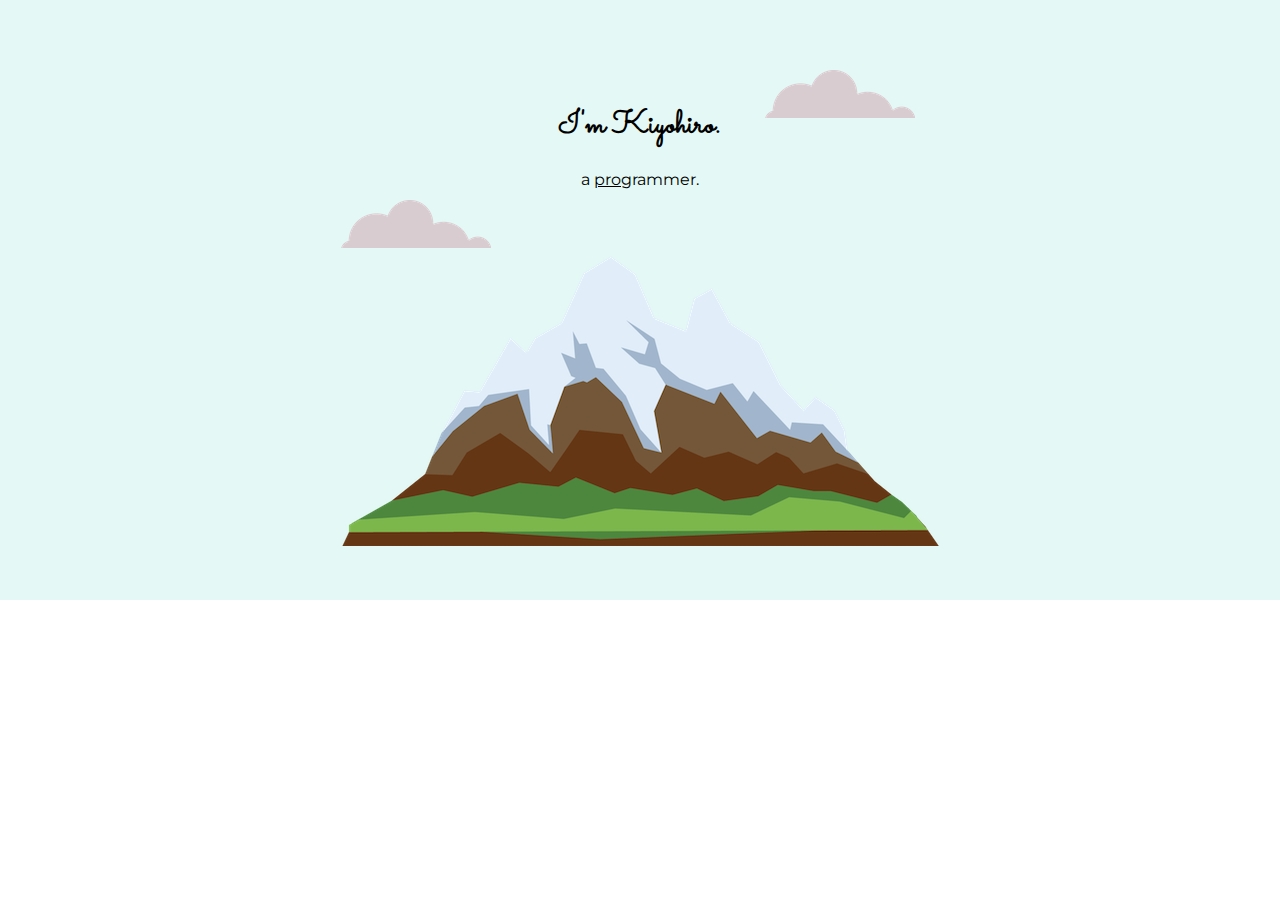
==== public/index.html @ 3d54a295 "create public folder and put index.html" ====
<!DOCTYPE html>
<html lang="en">
<head>
    <meta charset="utf-8">
    <title>Kiyohiro Kambayashi</title>
    <link rel="stylesheet" href="../css/styles.css">
    <link rel="icon" href="../Myicon1.ico">
    <link rel="preconnect" href="https://fonts.googleapis.com">
    <link rel="preconnect" href="https://fonts.gstatic.com" crossorigin>
    <link href="https://fonts.googleapis.com/css2?family=Dancing+Script&family=Montserrat&family=Playfair+Display:ital@1&family=Sacramento&display=swap" rel="stylesheet">
</head>
<body>
    <div class="top-container">
        <img class="top-cloud" src="../images/cloud.png" alt="cloud-img">
        <h1>I'm Kiyohiro.</h1>
        <p>a <span>pro</span>grammer.</p>
        <img class="bottom-cloud" src="../images/cloud.png" alt="cloud-img">
        <img src="../images/mountain.png" alt="mountain-img">
    </div>
</body>
</html>
---- css/styles.css ----
body {
  margin: 0;
  text-align: center;
  font-family: "Montserrat", sans-serif;
}
body .top-container {
  background-color: #e4f9f5;
  margin: 0;
  padding: 50px;
}
body .top-container h1 {
  margin-top: 0;
  font-family: "Sacramento", cursive;
}
body .top-container h2 {
  font-family: "Sacramento", cursive;
}
body .top-container p {
  margin: 0;
}
body .top-container p span {
  text-decoration: underline;
}
body .top-container .top-cloud {
  position: relative;
  top: 20px;
  left: 200px;
}
body .top-container .bottom-cloud {
  position: absolute;
  top: 200px;
}

/*# sourceMappingURL=styles.css.map */
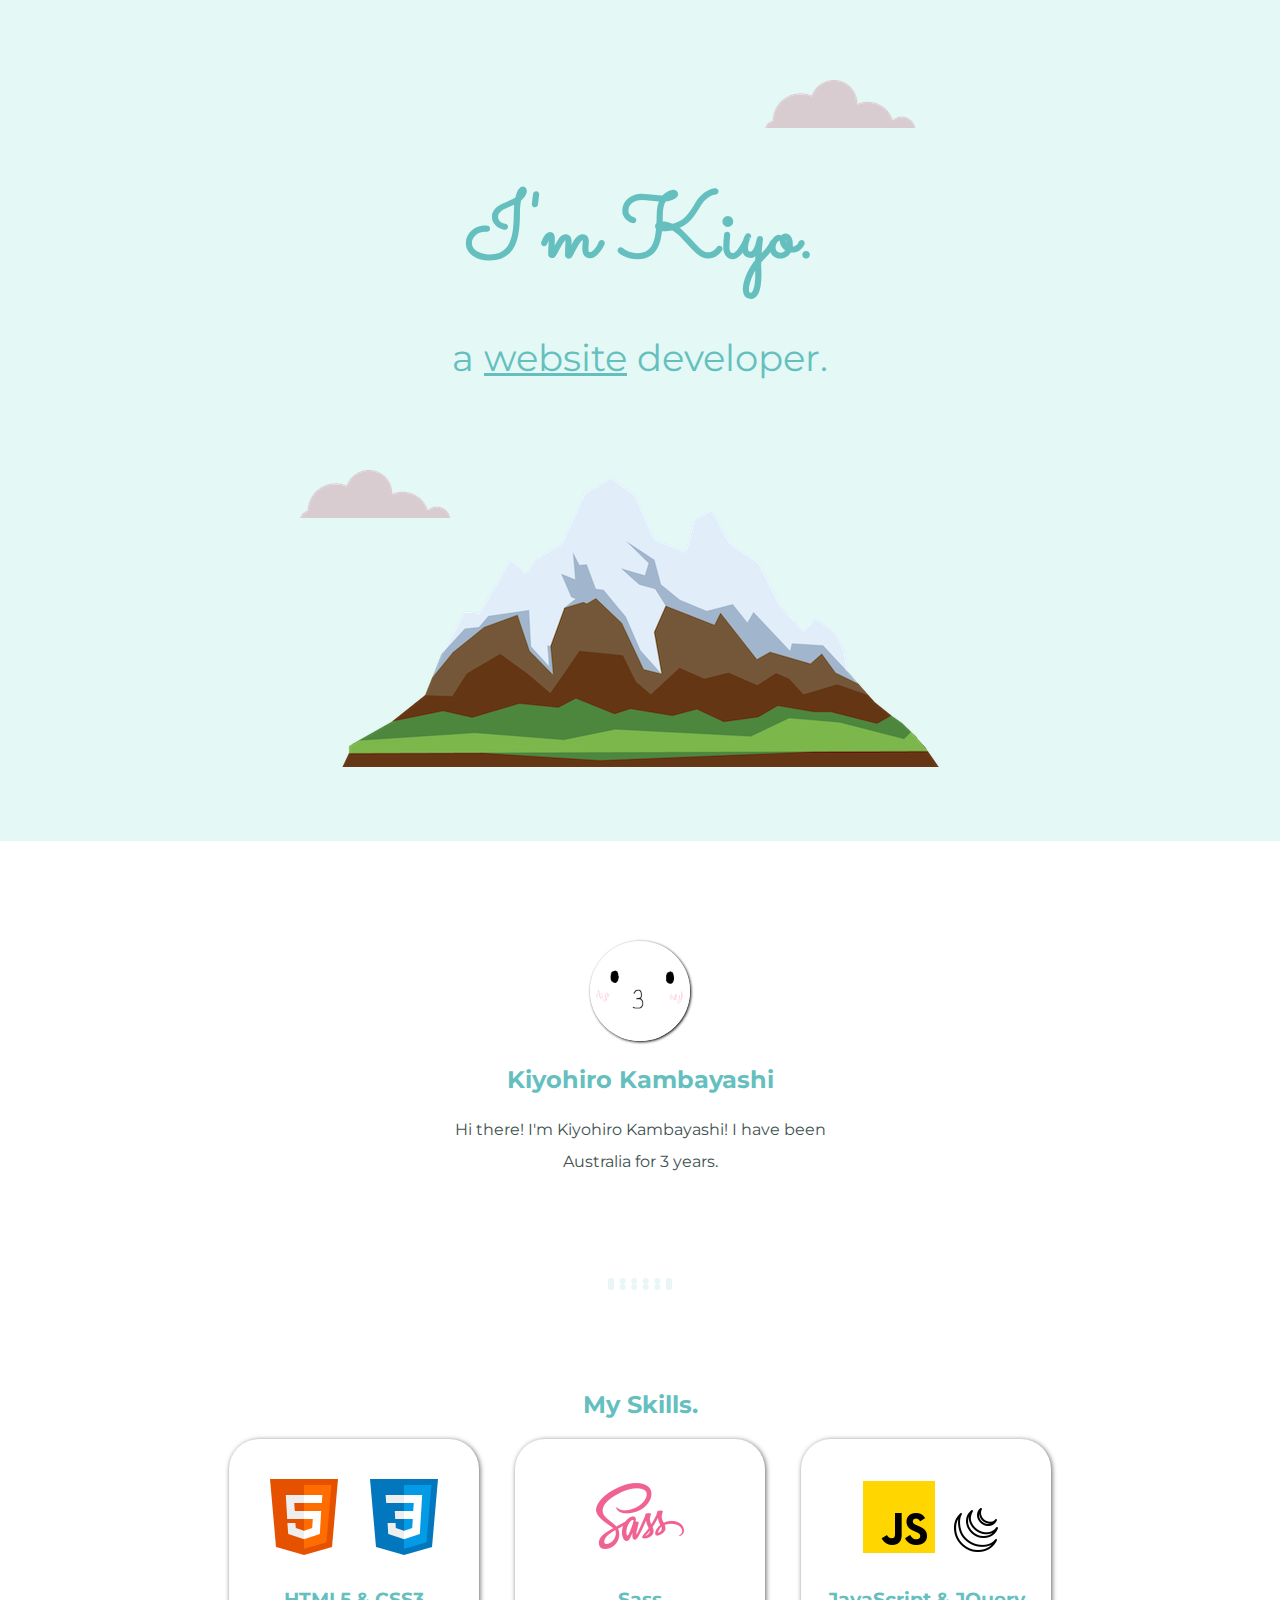
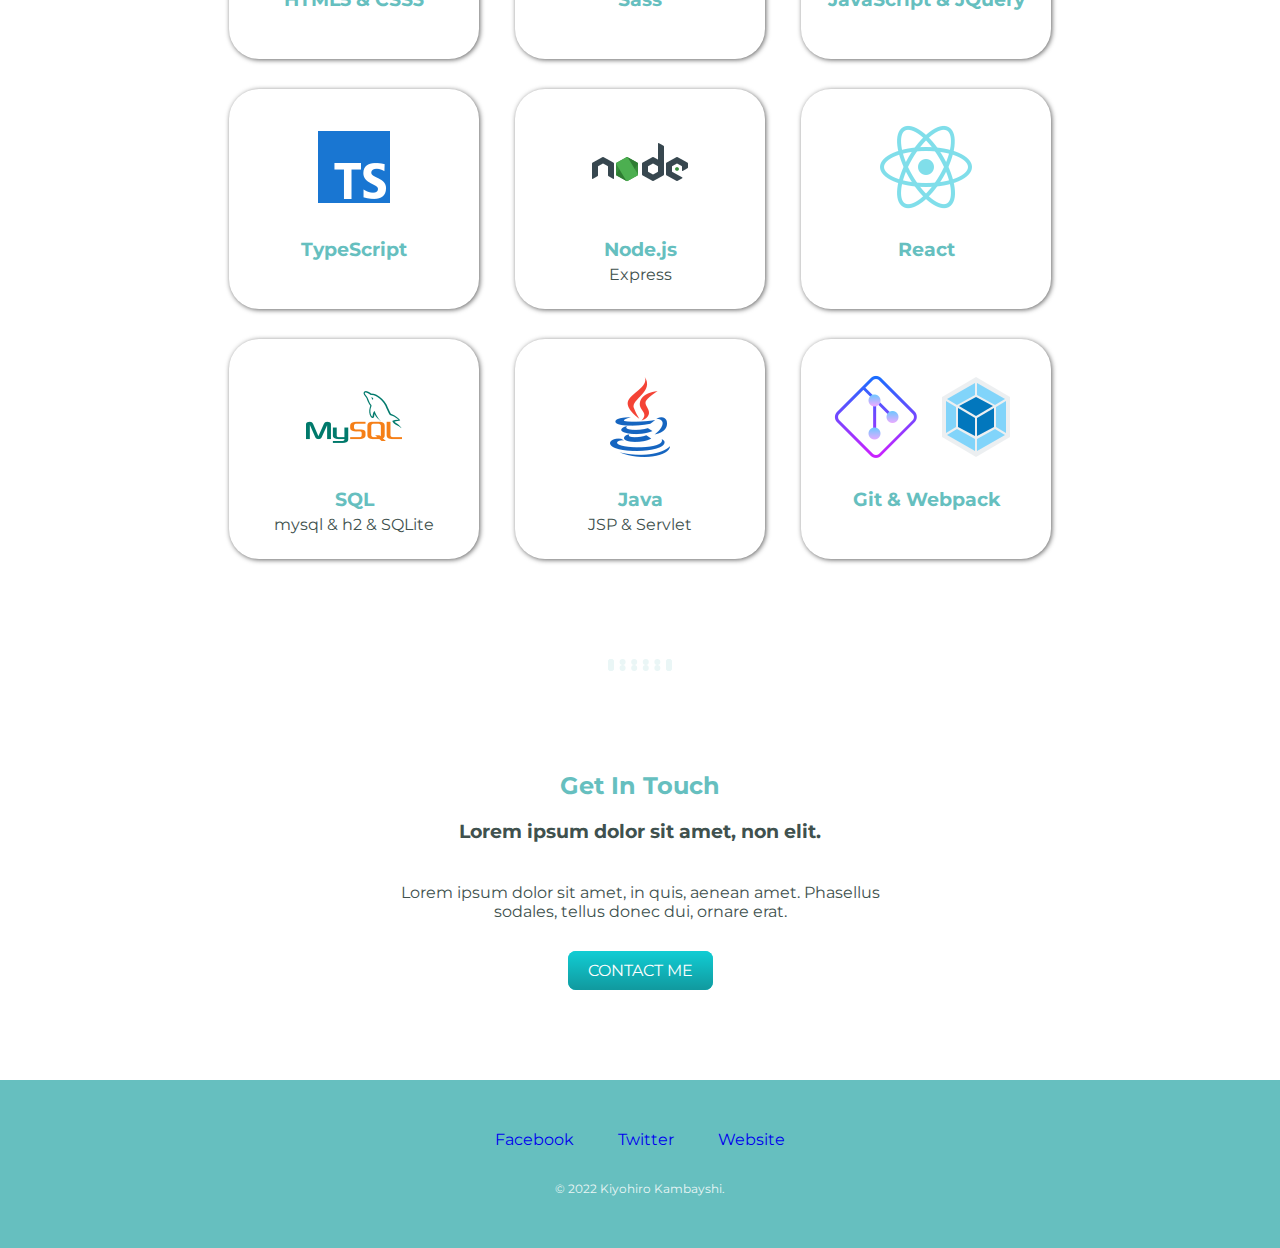
==== commit b008e817: "add and modified index.html and scss" ====
--- a/public/index.html
+++ b/public/index.html
@@ -4,7 +4,7 @@
     <meta charset="utf-8">
     <title>Kiyohiro Kambayashi</title>
     <link rel="stylesheet" href="../css/styles.css">
-    <link rel="icon" href="../Myicon1.ico">
+    <link rel="icon" href="../images/Myicon1.ico">
     <link rel="preconnect" href="https://fonts.googleapis.com">
     <link rel="preconnect" href="https://fonts.gstatic.com" crossorigin>
     <link href="https://fonts.googleapis.com/css2?family=Dancing+Script&family=Montserrat&family=Playfair+Display:ital@1&family=Sacramento&display=swap" rel="stylesheet">
@@ -12,10 +12,85 @@
 <body>
     <div class="top-container">
         <img class="top-cloud" src="../images/cloud.png" alt="cloud-img">
-        <h1>I'm Kiyohiro.</h1>
-        <p>a <span>pro</span>grammer.</p>
+        <h1>I'm Kiyo.</h1>
+        <h2>a <span>website</span> developer.</h2>
         <img class="bottom-cloud" src="../images/cloud.png" alt="cloud-img">
         <img src="../images/mountain.png" alt="mountain-img">
     </div>
+    <div class="middle-container">
+        <div class="profile">
+          <img src="../images/IMG_7288.PNG" alt="My logo">
+          <h2>Kiyohiro Kambayashi</h2>
+          <p>Hi there! I'm Kiyohiro Kambayashi! I have been Australia for 3 years.</p>
+        </div>
+        <hr>
+        <div class="skills">
+          <h2>My Skills.</h2>
+          <div id="bigbox">
+            <div id="smallbox">
+                <img src="../images/skillimgs/icons8-html-5-96.png" alt="html5-logo">
+                <img src="../images/skillimgs/icons8-css3-96.png" alt="css3-logo">
+                <h3>HTML5 & CSS3</h3>
+            </div>
+            <div id="smallbox">
+                <img src="../images/skillimgs/icons8-sass-96.png" alt="sass-logo">
+                <h3>Sass</h3>
+            </div>
+            <div id="smallbox">
+                <img src="../images/skillimgs/icons8-javascript-96.png" alt="javascript-logo">
+                <img src="../images/skillimgs/icons8-jquery-100.png" alt="jquery-logo" width="20%" style="margin-bottom: 10px;">
+                <h3>JavaScript & JQuery</h3>
+            </div>
+        </div>
+        <div id="bigbox">
+            <div id="smallbox">
+                <img src="../images/skillimgs/icons8-typescript-96.png" alt="typescript-logo">
+                <h3>TypeScript</h3>
+            </div>
+            <div id="smallbox">
+                <img src="../images/skillimgs/icons8-nodejs-96.png" alt="nodejs-logo" >
+                <h3>Node.js</h3>
+                <p>Express</p>
+            </div>
+            <div id="smallbox">
+                <img src="../images/skillimgs/icons8-react-native-96.png" alt="react-logo">
+                <h3>React</h3>
+            </div>
+        </div>
+        <div id="bigbox">
+            <div id="smallbox">
+                <img src="../images/skillimgs/icons8-mysql-logo-96.png" alt="mysql-logo">
+                <h3>SQL</h3>
+                <p>mysql & h2 & SQLite</p>
+            </div>
+            <div id="smallbox">
+                <img src="../images/skillimgs/icons8-java-96.png" alt="java-logo">
+                <h3>Java</h3>
+                <p>JSP & Servlet</p>
+            </div>
+            <div id="smallbox">
+                <img src="../images/skillimgs/icons8-git-96.png" alt="git-logo">
+                <img src="../images/skillimgs/icons8-webpack-96.png" alt="webpack-logo">
+                <h3>Git & Webpack</h3>
+            </div>
+        </div>
+        </div>
+        <hr>
+        <div class="contact-me">
+          <h2>Get In Touch</h2>
+          <h3>Lorem ipsum dolor sit amet, non elit.</h3>
+          <p>Lorem ipsum dolor sit amet, in quis, aenean amet. Phasellus sodales, tellus donec dui, ornare erat.</p>
+          <a class="btn" href="mailto:kiyohiro.0310@gmail.com">CONTACT ME</a>
+        </div>
+      </div>
+
+
+      <div class="bottom-container">
+        <a class="footer-link" href="https://www.facebook.com/profile.php?id=100009429964562">Facebook</a>
+        <a class="footer-link" href="https://twitter.com/home">Twitter</a>
+        <a class="footer-link" href="https://kiyohiro0310.github.io/My-site/">Website</a>
+        <p>&copy; 2022 Kiyohiro Kambayshi.</p>
+      </div>
+
 </body>
 </html>--- a/css/styles.css
+++ b/css/styles.css
@@ -2,33 +2,139 @@
   margin: 0;
   text-align: center;
   font-family: "Montserrat", sans-serif;
+  color: #40514E;
+}
+body hr {
+  border: 6px dotted #eaf6f6;
+  width: 4%;
+  margin: 100px auto;
 }
 body .top-container {
   background-color: #e4f9f5;
   margin: 0;
-  padding: 50px;
+  padding: 70px;
 }
 body .top-container h1 {
-  margin-top: 0;
+  color: #66BFBF;
+  font-size: 5.625rem;
+  margin: 50px auto 0 auto;
   font-family: "Sacramento", cursive;
 }
 body .top-container h2 {
-  font-family: "Sacramento", cursive;
+  color: #66BFBF;
+  font-family: "Montserrat", cursive;
+  font-size: 2.3rem;
+  font-weight: normal;
+}
+body .top-container h2 span {
+  text-decoration: underline;
 }
 body .top-container p {
   margin: 0;
-}
-body .top-container p span {
-  text-decoration: underline;
+  font-size: 2.5rem;
 }
 body .top-container .top-cloud {
   position: relative;
-  top: 20px;
+  top: 10px;
   left: 200px;
 }
 body .top-container .bottom-cloud {
   position: absolute;
-  top: 200px;
+  top: 470px;
+  left: 300px;
+}
+body .middle-container {
+  margin: 100px 0;
+}
+body .middle-container h2 {
+  color: #66BFBF;
+}
+body .middle-container .profile img {
+  width: 100px;
+  height: 100px;
+  box-shadow: 1px 1px 3px #000;
+  border-radius: 100px;
+}
+body .middle-container .profile p {
+  margin: auto;
+  width: 30%;
+  line-height: 2;
+}
+body .middle-container .skills #bigbox {
+  margin-bottom: 30px;
+  height: 220px;
+  display: flex;
+  justify-content: center;
+  align-items: center;
+}
+body .middle-container .skills #bigbox #smallbox {
+  display: inline-block;
+  width: 250px;
+  height: 220px;
+  background: #fff;
+  margin: 18px;
+  border-radius: 30px;
+  text-align: center;
+  overflow: auto;
+  box-shadow: 1px 1px 5px #666666;
+}
+body .middle-container .skills #bigbox #smallbox img {
+  margin-top: 30px;
+}
+body .middle-container .skills #bigbox #smallbox h3 {
+  position: relative;
+  bottom: 0px;
+  margin-bottom: 4px;
+  color: #66BFBF;
+}
+body .middle-container .skills #bigbox #smallbox p {
+  margin: 0;
+}
+body .middle-container .contact-me p {
+  width: 40%;
+  margin: 40px auto;
+}
+body .middle-container .contact-me .btn {
+  background: #11cdd4;
+  background-image: -webkit-linear-gradient(top, #11cdd4, #11999e);
+  background-image: -moz-linear-gradient(top, #11cdd4, #11999e);
+  background-image: -ms-linear-gradient(top, #11cdd4, #11999e);
+  background-image: -o-linear-gradient(top, #11cdd4, #11999e);
+  background-image: linear-gradient(to bottom, #11cdd4, #11999e);
+  -webkit-border-radius: 8;
+  -moz-border-radius: 8;
+  border-radius: 8px;
+  font-family: "Montserrat", sans-serif;
+  color: #ffffff;
+  font-size: 16px;
+  padding: 10px 20px 10px 20px;
+  text-decoration: none;
+}
+body .middle-container .contact-me .btn:hover {
+  background: #30e3cb;
+  background-image: -webkit-linear-gradient(top, #30e3cb, #2bc4ad);
+  background-image: -moz-linear-gradient(top, #30e3cb, #2bc4ad);
+  background-image: -ms-linear-gradient(top, #30e3cb, #2bc4ad);
+  background-image: -o-linear-gradient(top, #30e3cb, #2bc4ad);
+  background-image: linear-gradient(to bottom, #30e3cb, #2bc4ad);
+  text-decoration: none;
+}
+body .bottom-container {
+  background-color: #66bfbf;
+  padding: 50px 0 20px;
+}
+body .bottom-container a {
+  font-family: "Montserrat", sans-serif;
+  margin: 10px 20px;
+  text-decoration: none;
+}
+body .bottom-container a:hover {
+  color: #eaf6f6;
+}
+body .bottom-container p {
+  color: #eaf6f6;
+  font-size: 0.75rem;
+  padding: 20px 0;
 }
 
 /*# sourceMappingURL=styles.css.map */
